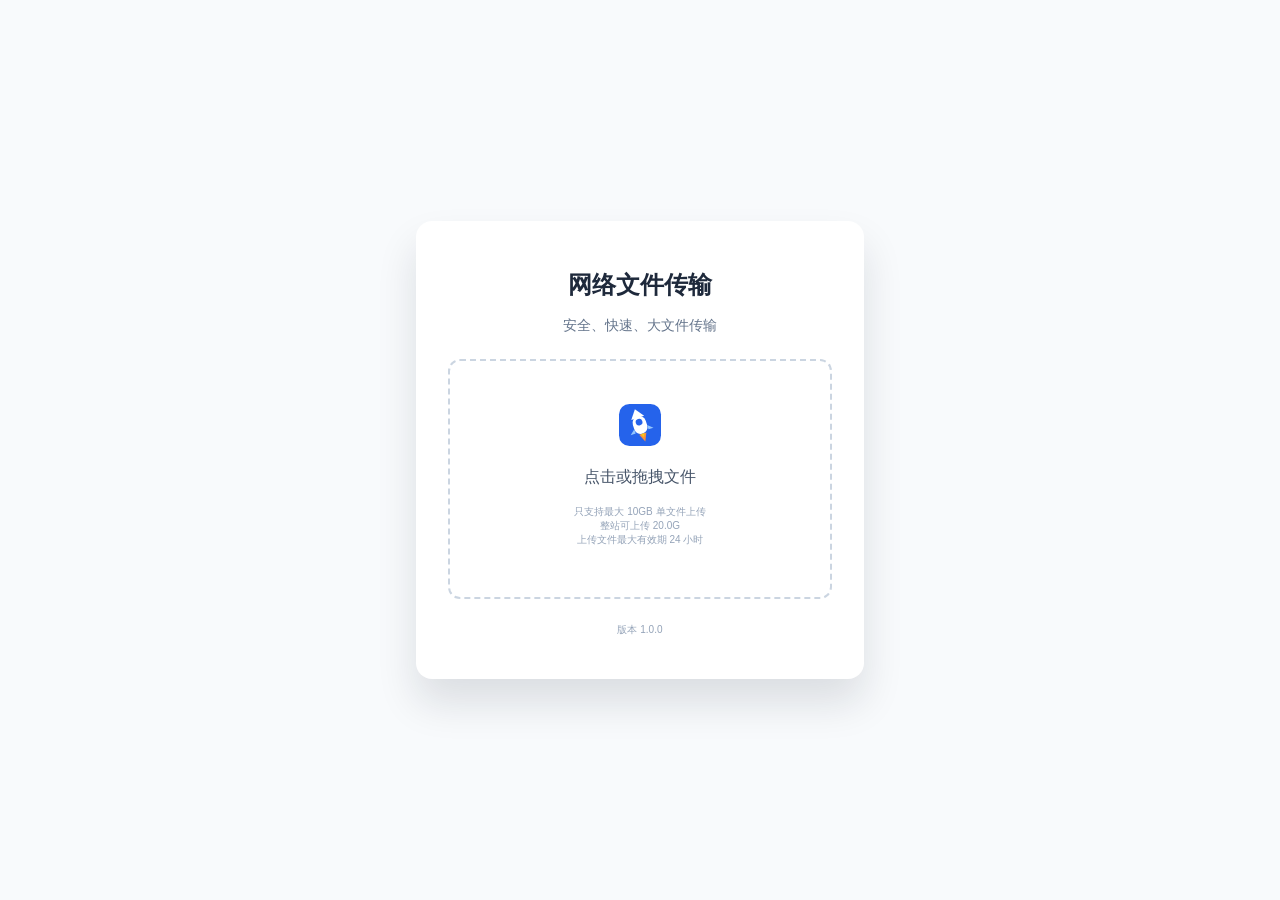
==== index.html @ 31c7c141 "Add open source project files" ====
﻿<!DOCTYPE html>
<html lang="zh-CN">
<head>
    <meta charset="UTF-8">
    <meta name="viewport" content="width=device-width, initial-scale=1.0">
    <title>网络文件传输</title>
    <link rel="icon" type="image/svg+xml" href="/favicon.svg">
    <link rel="stylesheet" href="./app.css">
    <script src="./qrcode.min.js"></script>
</head>
<body class="bg-slate-50 min-h-screen flex items-center justify-center p-4">
    <div class="bg-white p-8 rounded-2xl shadow-xl w-full max-w-md">
        <h1 class="text-2xl font-bold text-slate-800 mb-2 text-center">网络文件传输</h1>
        <p class="text-slate-500 text-sm text-center mb-6">安全、快速、大文件传输</p>

        <div id="dropZone" class="drop-zone rounded-xl p-10 text-center cursor-pointer mb-6">
            <div id="idleState">
                <img src="/favicon.svg" alt="火箭图标" class="hero-icon">
                <p class="text-slate-600">点击或拖拽文件</p>
                <p class="text-[10px] text-slate-400 mt-2">
                    只支持最大 10GB 单文件上传
                    <br>
                    <span id="storageDisplay">整站可上传 20.0G</span>
                    <br>
                    <span id="expireDisplay">上传文件最大有效期 24 小时</span>
                </p>
            </div>
            <div id="uploadingState" class="hidden text-left">
                <p id="fileName" class="font-medium truncate text-slate-700 mb-2"></p>
                <div class="w-full bg-slate-200 rounded-full h-2 mb-2">
                    <div id="progressBar" class="bg-blue-600 h-2 rounded-full" style="width: 0%"></div>
                </div>
                <div class="flex justify-between text-[10px] text-slate-500">
                    <span id="statusText">准备中...</span>
                    <span id="speedText" class="font-mono font-bold text-blue-600">0 MB/s</span>
                </div>
            </div>
        </div>
        <input type="file" id="fileInput" class="hidden">

        <div id="resultArea" class="hidden border-t pt-6 text-center">
            <p class="text-green-600 font-bold mb-2">上传成功</p>
            <div
                id="shareLink"
                class="bg-slate-100 p-3 rounded-lg break-all font-mono text-xs mb-4 cursor-pointer hover:bg-slate-200 transition-colors"
                onclick="copyLink()"
                title="点击复制"
            ></div>
            <p class="text-[10px] text-slate-400">点击上方链接即可复制</p>
            <div class="mt-4 flex items-center justify-center gap-4">
                <button
                    type="button"
                    onclick="shareResultLink()"
                    class="px-4 py-2 rounded-lg bg-blue-600 text-white text-sm font-medium hover:bg-blue-700 transition-colors"
                >
                    分享
                </button>
                <div class="rounded-lg border border-slate-200 bg-white p-2 shadow-sm">
                    <div id="qrCodeContainer" class="w-24 h-24 flex items-center justify-center overflow-hidden"></div>
                </div>
            </div>
        </div>

        <p id="versionDisplay" class="text-[10px] text-slate-400 text-center mt-6">版本 1.0.0</p>
    </div>

    <script>
        const API_BASE = '/api';

        let DOMAIN = window.location.origin;
        let isUploading = false;
        let currentUploadId = '';
        let isMerging = false;
        let isCompleted = false;
        let cancelNotified = false;
        let currentShareUrl = '';
        let currentShareExpireAt = 0;
        let UPLOAD_MODE = 'local';
        let activeUploadMode = 'local';
        let EXPIRE_HOURS = 24;
        let AVAILABLE_GB = 20;
        let APP_VERSION = '1.0.0';

        function getUploadConfig(fileSize) {
            if (fileSize < 200 * 1024 * 1024) return { chunkSize: 2 * 1024 * 1024, parallel: 1 };
            if (fileSize < 1 * 1024 * 1024 * 1024) return { chunkSize: 5 * 1024 * 1024, parallel: 2 };
            if (fileSize < 5 * 1024 * 1024 * 1024) return { chunkSize: 10 * 1024 * 1024, parallel: 3 };
            return { chunkSize: 20 * 1024 * 1024, parallel: 3 };
        }

        const fileInput = document.getElementById('fileInput');
        const dropZone = document.getElementById('dropZone');
        const idleState = document.getElementById('idleState');
        const uploadingState = document.getElementById('uploadingState');
        const progressBar = document.getElementById('progressBar');
        const statusText = document.getElementById('statusText');
        const speedText = document.getElementById('speedText');
        const resultArea = document.getElementById('resultArea');
        const shareLink = document.getElementById('shareLink');
        const qrCodeContainer = document.getElementById('qrCodeContainer');
        const versionDisplay = document.getElementById('versionDisplay');

        async function fetchConfig() {
            try {
                const resp = await fetch(`${API_BASE}/config`);
                const data = await resp.json();

                if (data.domain) {
                    DOMAIN = data.domain.replace(/\/$/, '');
                }
                if (data.expire_hours) {
                    EXPIRE_HOURS = data.expire_hours;
                    updateExpireDisplay();
                }
                if (data.version) {
                    APP_VERSION = data.version;
                    updateVersionDisplay();
                }
                if (data.upload_mode) {
                    UPLOAD_MODE = data.upload_mode;
                }
            } catch (e) {
                console.warn('未获取到动态配置，使用默认值');
            }

            try {
                const stResp = await fetch(`${API_BASE}/storage`);
                const stData = await stResp.json();
                if (stData.available_gb !== undefined) {
                    AVAILABLE_GB = stData.available_gb;
                    updateStorageDisplay();
                }
            } catch (e) {
                console.warn('未获取到存储空间信息');
            }
        }

        function updateExpireDisplay() {
            const expireEl = document.getElementById('expireDisplay');
            if (expireEl) {
                expireEl.innerText = `上传文件最大有效期 ${EXPIRE_HOURS} 小时`;
            }
        }

        function updateStorageDisplay() {
            const storageEl = document.getElementById('storageDisplay');
            if (storageEl) {
                storageEl.innerText = `整站还可上传 ${AVAILABLE_GB.toFixed(1)}G`;
            }
        }

        function updateVersionDisplay() {
            if (versionDisplay) {
                versionDisplay.innerText = `版本 ${APP_VERSION}`;
            }
        }

        function notifyCancelUpload() {
            if (!isUploading || isMerging || isCompleted || !currentUploadId || cancelNotified) {
                return;
            }

            cancelNotified = true;
            const isDirectUpload = activeUploadMode === 'r2_direct';
            const payload = JSON.stringify(isDirectUpload ? { session_id: currentUploadId } : { upload_id: currentUploadId });
            const cancelUrl = isDirectUpload ? `${API_BASE}/r2/upload/cancel` : `${API_BASE}/upload/cancel`;

            if (navigator.sendBeacon) {
                const ok = navigator.sendBeacon(cancelUrl, new Blob([payload], { type: 'application/json' }));
                if (ok) {
                    return;
                }
            }

            fetch(cancelUrl, {
                method: 'POST',
                headers: { 'Content-Type': 'application/json' },
                body: payload,
                keepalive: true
            }).catch(() => {});
        }

        function uploadWithProgress(url, body, onProgress, headers = {}) {
            return new Promise((resolve, reject) => {
                const xhr = new XMLHttpRequest();
                xhr.open('POST', url);
                xhr.withCredentials = false;
                xhr.setRequestHeader('Content-Type', 'application/octet-stream');
                for (const key in headers) {
                    xhr.setRequestHeader(key, headers[key]);
                }
                xhr.upload.onprogress = (e) => {
                    if (e.lengthComputable) onProgress(e.loaded);
                };
                xhr.onload = () => {
                    if (xhr.status >= 200 && xhr.status < 300) {
                        resolve(JSON.parse(xhr.responseText));
                    } else {
                        reject(JSON.parse(xhr.responseText || '{"error":"上传失败"}'));
                    }
                };
                xhr.onerror = () => reject({ error: '网络连接中断' });
                xhr.send(body);
            });
        }

        function putWithProgress(url, body, onProgress, headers = {}) {
            return new Promise((resolve, reject) => {
                const xhr = new XMLHttpRequest();
                xhr.open('PUT', url);
                xhr.withCredentials = false;
                for (const key in headers) {
                    xhr.setRequestHeader(key, headers[key]);
                }
                xhr.upload.onprogress = (e) => {
                    if (e.lengthComputable) onProgress(e.loaded);
                };
                xhr.onload = () => {
                    if (xhr.status >= 200 && xhr.status < 300) {
                        resolve({
                            etag: xhr.getResponseHeader('ETag') || xhr.getResponseHeader('etag') || ''
                        });
                    } else {
                        reject({ error: '分片上传失败' });
                    }
                };
                xhr.onerror = () => reject({ error: '分片上传失败' });
                xhr.send(body);
            });
        }

        async function handleFile(file) {
            if (!file || isUploading) return;

            const fileSizeGB = file.size / 1024 / 1024 / 1024;
            if (fileSizeGB > AVAILABLE_GB) {
                alert(`文件大小 (${fileSizeGB.toFixed(2)}G) 超过可上传空间 (${AVAILABLE_GB.toFixed(1)}G)`);
                return;
            }

            activeUploadMode = UPLOAD_MODE || 'local';
            isUploading = true;
            isMerging = false;
            isCompleted = false;
            cancelNotified = false;
            currentUploadId = '';
            idleState.classList.add('hidden');
            uploadingState.classList.remove('hidden');
            resultArea.classList.add('hidden');
            document.getElementById('fileName').innerText = file.name;

            try {
                const buffer = await file.slice(0, 10 * 1024 * 1024).arrayBuffer();
                const hashBuffer = await crypto.subtle.digest('SHA-256', buffer);
                const fileHash = Array.from(new Uint8Array(hashBuffer)).map((b) => b.toString(16).padStart(2, '0')).join('');

                try {
                    const checkResp = await fetch(`${API_BASE}/upload/check`, {
                        method: 'POST',
                        headers: { 'Content-Type': 'application/json' },
                        body: JSON.stringify({ hash: fileHash })
                    });
                    const checkRes = await checkResp.json();
                    if (checkRes.hit) {
                        await showResult(DOMAIN + '/' + checkRes.url.split('/').pop(), checkRes.expire_at || 0);
                        return;
                    }
                } catch (e) {}

                if (activeUploadMode === 'r2_direct') {
                    await startR2DirectUpload(file, fileHash);
                    return;
                }

                await startLocalUpload(file, fileHash);
            } catch (err) {
                if (!cancelNotified) {
                    alert((err && err.error) || '上传出错');
                }
                resetUI();
            }
        }

        async function startLocalUpload(file, fileHash) {
            const config = getUploadConfig(file.size);
            const chunkSize = config.chunkSize;
            const parallel = config.parallel;
            const totalChunks = Math.ceil(file.size / chunkSize);
            const uploadId = crypto.randomUUID();
            currentUploadId = uploadId;
            const uploadStartedAt = Date.now();

            let uploadedBytes = 0;
            let uploading = new Set();
            let activeChunkLoaded = new Map();
            let nextIndex = 0;
            let uploadAborted = false;
            let maxReportedBytes = 0;
            let lastDisplayedProgress = 0;

            function updateUploadMetrics() {
                const inflightBytes = Array.from(activeChunkLoaded.values()).reduce((sum, value) => sum + value, 0);
                const totalUploaded = Math.min(file.size, uploadedBytes + inflightBytes);
                maxReportedBytes = Math.max(maxReportedBytes, totalUploaded);
                const overallProgress = Math.min(99, Math.max(lastDisplayedProgress, Math.round((maxReportedBytes / file.size) * 100)));
                lastDisplayedProgress = overallProgress;
                progressBar.style.width = overallProgress + '%';
                statusText.innerText = `正在上传: ${overallProgress}%`;

                const elapsed = Math.max(0.001, (Date.now() - uploadStartedAt) / 1000);
                const effectiveSpeed = (maxReportedBytes / (1024 * 1024) / elapsed).toFixed(2);
                speedText.innerText = `${effectiveSpeed} MB/s`;
            }

            async function uploadChunk(index) {
                const start = index * chunkSize;
                const end = Math.min(file.size, start + chunkSize);
                const chunk = file.slice(start, end);
                activeChunkLoaded.set(index, 0);
                try {
                    await uploadWithProgress(`${API_BASE}/upload/chunk`, chunk, (loaded) => {
                        activeChunkLoaded.set(index, loaded);
                        updateUploadMetrics();
                    }, { 'X-Upload-ID': uploadId, 'X-Index': index });
                    uploadedBytes += (end - start);
                    updateUploadMetrics();
                } finally {
                    activeChunkLoaded.delete(index);
                    uploading.delete(index);
                    uploadNext();
                }
            }

            function uploadNext() {
                if (uploadAborted) return;

                while (uploading.size < parallel && nextIndex < totalChunks) {
                    const chunkIndex = nextIndex;
                    uploading.add(chunkIndex);
                    uploadChunk(chunkIndex).catch((err) => {
                        if (!uploadAborted) {
                            uploadAborted = true;
                            if (!cancelNotified) {
                                alert((err && err.error) || '上传出错');
                            }
                            resetUI();
                        }
                    });
                    nextIndex++;
                }

                if (uploading.size === 0 && nextIndex >= totalChunks && !uploadAborted) {
                    doMerge();
                }
            }

            async function doMerge() {
                if (uploadAborted) return;
                isMerging = true;
                statusText.innerText = '正在打包链接...';
                try {
                    const mergeResp = await fetch(`${API_BASE}/upload/merge`, {
                        method: 'POST',
                        headers: { 'Content-Type': 'application/json' },
                        body: JSON.stringify({
                            upload_id: uploadId,
                            file_name: file.name,
                            total: totalChunks,
                            hash: fileHash
                        })
                    });
                    const mergeRes = await mergeResp.json();
                    if (!mergeResp.ok) {
                        throw mergeRes;
                    }
                    await showResult(DOMAIN + '/' + (mergeRes.code || mergeRes.url.split('/').pop()), mergeRes.expire_at || 0);
                } catch (err) {
                    uploadAborted = true;
                    if (!cancelNotified) {
                        alert((err && err.error) || '合并失败');
                    }
                    resetUI();
                }
            }

            uploadNext();
        }

        async function startR2DirectUpload(file, fileHash) {
            const initResp = await fetch(`${API_BASE}/r2/upload/init`, {
                method: 'POST',
                headers: { 'Content-Type': 'application/json' },
                body: JSON.stringify({
                    file_name: file.name,
                    file_size: file.size,
                    hash: fileHash
                })
            });
            const initRes = await initResp.json();
            if (!initResp.ok) {
                throw initRes;
            }

            const sessionId = initRes.session_id;
            const chunkSize = initRes.chunk_size;
            const totalParts = initRes.total_parts;
            const parallel = initRes.parallel;
            currentUploadId = sessionId;

            const uploadStartedAt = Date.now();
            let uploadedBytes = 0;
            let uploading = new Set();
            let activeChunkLoaded = new Map();
            let nextPartNumber = 1;
            let uploadAborted = false;
            let completedParts = [];
            let maxReportedBytes = 0;
            let lastDisplayedProgress = 0;

            function updateUploadMetrics() {
                const inflightBytes = Array.from(activeChunkLoaded.values()).reduce((sum, value) => sum + value, 0);
                const totalUploaded = Math.min(file.size, uploadedBytes + inflightBytes);
                maxReportedBytes = Math.max(maxReportedBytes, totalUploaded);
                const overallProgress = Math.min(99, Math.max(lastDisplayedProgress, Math.round((maxReportedBytes / file.size) * 100)));
                lastDisplayedProgress = overallProgress;
                progressBar.style.width = overallProgress + '%';
                statusText.innerText = `正在上传: ${overallProgress}%`;

                const elapsed = Math.max(0.001, (Date.now() - uploadStartedAt) / 1000);
                const effectiveSpeed = (maxReportedBytes / (1024 * 1024) / elapsed).toFixed(2);
                speedText.innerText = `${effectiveSpeed} MB/s`;
            }

            async function uploadPart(partNumber) {
                const start = (partNumber - 1) * chunkSize;
                const end = Math.min(file.size, start + chunkSize);
                const chunk = file.slice(start, end);
                activeChunkLoaded.set(partNumber, 0);
                try {
                    const signResp = await fetch(`${API_BASE}/r2/upload/sign-part`, {
                        method: 'POST',
                        headers: { 'Content-Type': 'application/json' },
                        body: JSON.stringify({
                            session_id: sessionId,
                            part_number: partNumber
                        })
                    });
                    const signRes = await signResp.json();
                    if (!signResp.ok) {
                        throw signRes;
                    }

                    const putRes = await putWithProgress(signRes.url, chunk, (loaded) => {
                        activeChunkLoaded.set(partNumber, loaded);
                        updateUploadMetrics();
                    });

                    completedParts.push({
                        part_number: partNumber,
                        etag: (putRes.etag || '').replace(/^"+|"+$/g, '')
                    });
                    uploadedBytes += (end - start);
                    updateUploadMetrics();
                } finally {
                    activeChunkLoaded.delete(partNumber);
                    uploading.delete(partNumber);
                    uploadNext();
                }
            }

            function uploadNext() {
                if (uploadAborted) return;

                while (uploading.size < parallel && nextPartNumber <= totalParts) {
                    const partNumber = nextPartNumber;
                    uploading.add(partNumber);
                    uploadPart(partNumber).catch((err) => {
                        if (!uploadAborted) {
                            uploadAborted = true;
                            if (!cancelNotified) {
                                alert((err && err.error) || '上传出错');
                            }
                            resetUI();
                        }
                    });
                    nextPartNumber++;
                }

                if (uploading.size === 0 && nextPartNumber > totalParts && !uploadAborted) {
                    doComplete();
                }
            }

            async function doComplete() {
                if (uploadAborted) return;
                isMerging = true;
                statusText.innerText = '正在打包链接...';
                try {
                    completedParts.sort((a, b) => a.part_number - b.part_number);
                    const completeResp = await fetch(`${API_BASE}/r2/upload/complete`, {
                        method: 'POST',
                        headers: { 'Content-Type': 'application/json' },
                        body: JSON.stringify({
                            session_id: sessionId,
                            parts: completedParts
                        })
                    });
                    const completeRes = await completeResp.json();
                    if (!completeResp.ok) {
                        throw completeRes;
                    }
                    await showResult(DOMAIN + '/' + (completeRes.code || completeRes.url.split('/').pop()), completeRes.expire_at || 0);
                } catch (err) {
                    uploadAborted = true;
                    if (!cancelNotified) {
                        alert((err && err.error) || '合并失败');
                    }
                    resetUI();
                }
            }

            uploadNext();
        }

        async function showResult(url, expireAt = 0) {
            isUploading = false;
            isMerging = false;
            isCompleted = true;
            cancelNotified = false;
            currentUploadId = '';
            currentShareUrl = url;
            currentShareExpireAt = expireAt;
            uploadingState.classList.add('hidden');
            idleState.classList.remove('hidden');
            resultArea.classList.remove('hidden');
            shareLink.innerText = url;
            renderQrCode(url);
            try {
                const stResp = await fetch(`${API_BASE}/storage`);
                const stData = await stResp.json();
                if (stData.available_gb !== undefined) {
                    AVAILABLE_GB = stData.available_gb;
                    updateStorageDisplay();
                }
            } catch (e) {}
        }

        function resetUI() {
            isUploading = false;
            isMerging = false;
            isCompleted = false;
            cancelNotified = false;
            currentUploadId = '';
            activeUploadMode = UPLOAD_MODE || 'local';
            resultArea.classList.add('hidden');
            uploadingState.classList.add('hidden');
            idleState.classList.remove('hidden');
            progressBar.style.width = '0%';
            statusText.innerText = '准备中...';
            speedText.innerText = '0 MB/s';
            fileInput.value = '';
            currentShareUrl = '';
            currentShareExpireAt = 0;
            clearQrCode();
        }

        function copyLink() {
            navigator.clipboard.writeText(shareLink.innerText);
            const originalText = shareLink.innerText;
            shareLink.innerText = '已成功复制到剪贴板';
            shareLink.classList.replace('bg-slate-100', 'bg-green-100');
            setTimeout(() => {
                shareLink.innerText = originalText;
                shareLink.classList.replace('bg-green-100', 'bg-slate-100');
            }, 1500);
        }

        function copyLinkSilently(url) {
            navigator.clipboard.writeText(url);
            const originalText = shareLink.innerText;
            shareLink.innerText = '链接已复制，可直接分享';
            shareLink.classList.replace('bg-slate-100', 'bg-green-100');
            setTimeout(() => {
                shareLink.innerText = originalText;
                shareLink.classList.replace('bg-green-100', 'bg-slate-100');
            }, 1500);
        }

        function shouldUseNativeShare() {
            return /Android|iPhone|iPad|iPod|Mobile/i.test(navigator.userAgent);
        }

        function clearQrCode() {
            if (qrCodeContainer) qrCodeContainer.innerHTML = '';
        }

        function renderQrCode(url) {
            clearQrCode();
            if (!qrCodeContainer || !url) return;

            if (typeof QRCode === 'undefined') {
                qrCodeContainer.innerHTML = '<span class="text-[10px] text-slate-400">二维码不可用</span>';
                return;
            }

            new QRCode(qrCodeContainer, {
                text: url,
                width: 96,
                height: 96,
                colorDark: '#0f172a',
                colorLight: '#ffffff',
                correctLevel: QRCode.CorrectLevel.M
            });
        }

        function formatExpireAt(expireAt) {
            if (!expireAt) return '未知';
            const d = new Date(expireAt * 1000);
            const pad = (n) => String(n).padStart(2, '0');
            return `${d.getFullYear()}-${pad(d.getMonth() + 1)}-${pad(d.getDate())}T${pad(d.getHours())}:${pad(d.getMinutes())}:${pad(d.getSeconds())}`;
        }

        function buildShareMessage() {
            const url = currentShareUrl || shareLink.innerText.trim();
            const expireText = formatExpireAt(currentShareExpireAt);
            return `${url}?s=在浏览器打开，分享文件失效时间：${expireText}`;
        }

        function copyShareMessage() {
            const message = buildShareMessage();
            copyLinkSilently(message);
        }

        async function shareResultLink() {
            const message = buildShareMessage();
            if (!message.trim()) return;

            if (!shouldUseNativeShare() || !navigator.share) {
                copyShareMessage();
                return;
            }

            if (navigator.canShare && !navigator.canShare({ text: message })) {
                copyShareMessage();
                return;
            }

            try {
                await navigator.share({
                    title: document.title,
                    text: message
                });
            } catch (err) {
                if (err && err.name === 'AbortError') {
                    return;
                }
                copyShareMessage();
            }
        }

        dropZone.onclick = () => {
            if (isUploading) return;
            if (!resultArea.classList.contains('hidden')) resetUI();
            fileInput.click();
        };

        dropZone.ondragover = (e) => {
            e.preventDefault();
            dropZone.classList.add('active');
        };

        dropZone.ondragleave = () => dropZone.classList.remove('active');

        dropZone.ondrop = (e) => {
            e.preventDefault();
            dropZone.classList.remove('active');
            if (!resultArea.classList.contains('hidden')) resetUI();
            handleFile(e.dataTransfer.files[0]);
        };

        fileInput.onchange = (e) => handleFile(e.target.files[0]);
        window.addEventListener('pagehide', notifyCancelUpload);
        window.addEventListener('beforeunload', notifyCancelUpload);
        fetchConfig();
    </script>
</body>
</html>
---- app.css ----
* {
    box-sizing: border-box;
}

html,
body {
    margin: 0;
    padding: 0;
}

body {
    font-family: -apple-system, BlinkMacSystemFont, "Segoe UI", "PingFang SC", "Hiragino Sans GB", "Microsoft YaHei", sans-serif;
    line-height: 1.5;
}

.hidden {
    display: none !important;
}

.bg-slate-50 {
    background: #f8fafc;
}

.bg-white {
    background: #ffffff;
}

.bg-slate-100 {
    background: #f1f5f9;
}

.bg-slate-200 {
    background: #e2e8f0;
}

.bg-blue-600 {
    background: #2563eb;
}

.bg-green-100 {
    background: #dcfce7;
}

.text-white {
    color: #ffffff;
}

.text-slate-400 {
    color: #94a3b8;
}

.text-slate-500 {
    color: #64748b;
}

.text-slate-600 {
    color: #475569;
}

.text-slate-700 {
    color: #334155;
}

.text-slate-800 {
    color: #1e293b;
}

.text-blue-600 {
    color: #2563eb;
}

.text-green-600 {
    color: #16a34a;
}

.text-red-500 {
    color: #ef4444;
}

.min-h-screen {
    min-height: 100vh;
}

.w-full {
    width: 100%;
}

.w-24 {
    width: 6rem;
}

.h-2 {
    height: 0.5rem;
}

.h-24 {
    height: 6rem;
}

.max-w-md {
    max-width: 28rem;
}

.p-2 {
    padding: 0.5rem;
}

.p-3 {
    padding: 0.75rem;
}

.p-4 {
    padding: 1rem;
}

.p-8 {
    padding: 2rem;
}

.p-10 {
    padding: 2.5rem;
}

.px-4 {
    padding-left: 1rem;
    padding-right: 1rem;
}

.py-2 {
    padding-top: 0.5rem;
    padding-bottom: 0.5rem;
}

.py-3 {
    padding-top: 0.75rem;
    padding-bottom: 0.75rem;
}

.pt-6 {
    padding-top: 1.5rem;
}

.mb-2 {
    margin-bottom: 0.5rem;
}

.mb-4 {
    margin-bottom: 1rem;
}

.mb-6 {
    margin-bottom: 1.5rem;
}

.mt-2 {
    margin-top: 0.5rem;
}

.mt-4 {
    margin-top: 1rem;
}

.mt-6 {
    margin-top: 1.5rem;
}

.border {
    border: 1px solid #e2e8f0;
}

.border-t {
    border-top: 1px solid #e2e8f0;
}

.border-slate-200 {
    border-color: #e2e8f0;
}

.rounded-full {
    border-radius: 9999px;
}

.rounded-lg {
    border-radius: 0.5rem;
}

.rounded-xl {
    border-radius: 0.75rem;
}

.rounded-2xl {
    border-radius: 1rem;
}

.shadow-sm {
    box-shadow: 0 1px 2px rgba(15, 23, 42, 0.08);
}

.shadow-xl {
    box-shadow: 0 24px 40px rgba(15, 23, 42, 0.12);
}

.flex {
    display: flex;
}

.items-center {
    align-items: center;
}

.justify-center {
    justify-content: center;
}

.justify-between {
    justify-content: space-between;
}

.gap-4 {
    gap: 1rem;
}

.overflow-hidden {
    overflow: hidden;
}

.truncate {
    overflow: hidden;
    text-overflow: ellipsis;
    white-space: nowrap;
}

.break-all {
    word-break: break-all;
}

.cursor-pointer {
    cursor: pointer;
}

.text-left {
    text-align: left;
}

.text-center {
    text-align: center;
}

.font-medium {
    font-weight: 500;
}

.font-bold {
    font-weight: 700;
}

.font-mono {
    font-family: ui-monospace, SFMono-Regular, Menlo, Monaco, Consolas, "Liberation Mono", "Courier New", monospace;
}

.text-\[10px\] {
    font-size: 10px;
    line-height: 1.4;
}

.text-xs {
    font-size: 0.75rem;
    line-height: 1rem;
}

.text-sm {
    font-size: 0.875rem;
    line-height: 1.25rem;
}

.text-lg {
    font-size: 1.125rem;
    line-height: 1.75rem;
}

.text-2xl {
    font-size: 1.5rem;
    line-height: 2rem;
}

.text-4xl {
    font-size: 2.25rem;
    line-height: 2.5rem;
}

.transition {
    transition: all 0.2s ease;
}

.transition-colors {
    transition: background-color 0.2s ease, color 0.2s ease, border-color 0.2s ease;
}

.hover\:bg-slate-200:hover {
    background: #e2e8f0;
}

.hover\:bg-blue-700:hover {
    background: #1d4ed8;
}

.disabled\:opacity-50:disabled {
    opacity: 0.5;
}

.disabled\:cursor-not-allowed:disabled {
    cursor: not-allowed;
}

.drop-zone {
    border: 2px dashed #cbd5e1;
    transition: border-color 0.3s ease, background-color 0.3s ease;
}

.drop-zone.active {
    border-color: #3b82f6;
    background: #eff6ff;
}

#progressBar {
    transition: width 0.1s ease-out;
}

.hero-icon {
    width: 3rem;
    height: 3rem;
    display: block;
    margin: 0 auto 1rem;
}

.file-name-display {
    display: block;
    width: 100%;
    max-width: 100%;
    line-height: 1.4;
    overflow-wrap: anywhere;
    word-break: break-word;
}
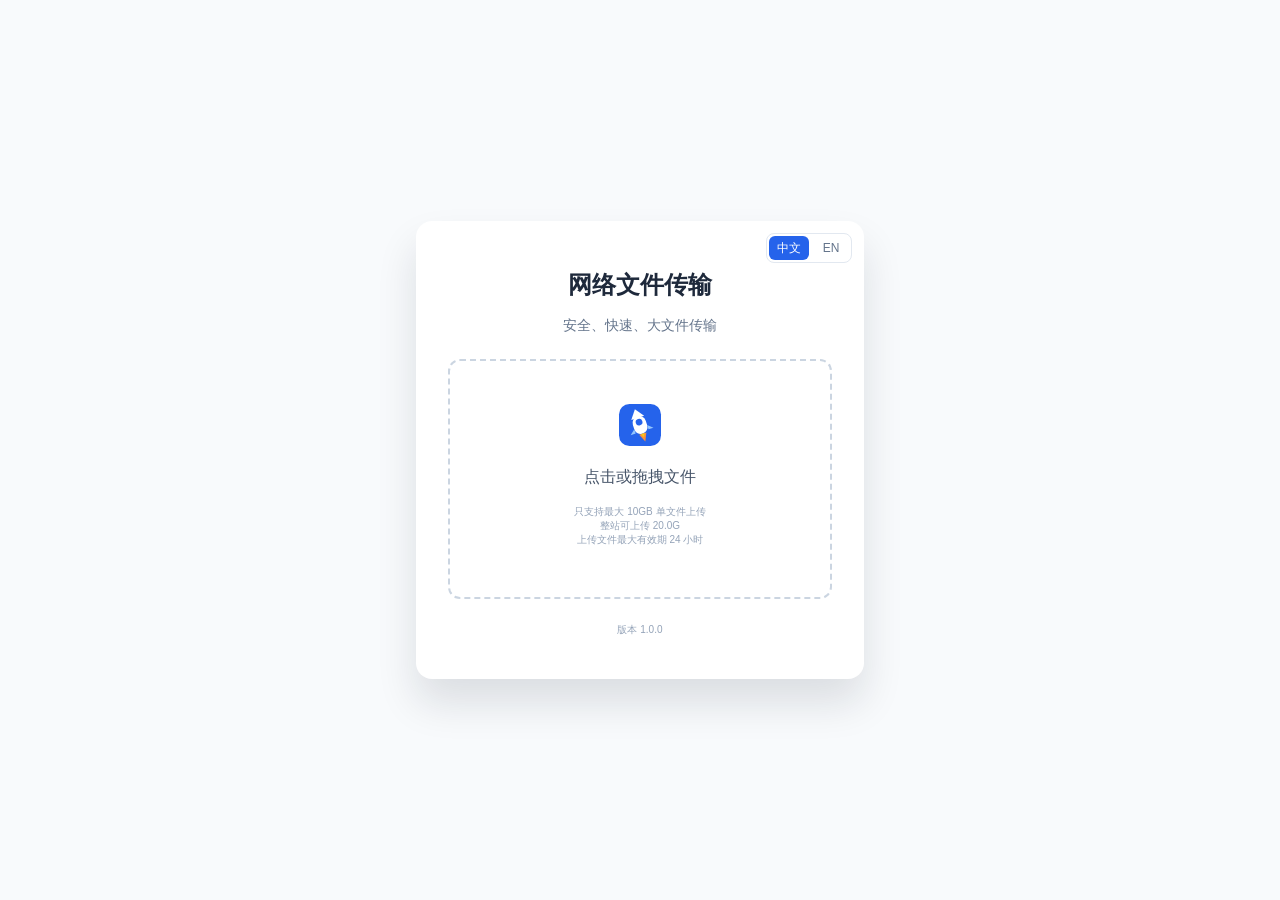
==== commit 11fa32f2: "Add bilingual UI" ====
--- a/index.html
+++ b/index.html
@@ -9,16 +9,20 @@
     <script src="./qrcode.min.js"></script>
 </head>
 <body class="bg-slate-50 min-h-screen flex items-center justify-center p-4">
-    <div class="bg-white p-8 rounded-2xl shadow-xl w-full max-w-md">
-        <h1 class="text-2xl font-bold text-slate-800 mb-2 text-center">网络文件传输</h1>
-        <p class="text-slate-500 text-sm text-center mb-6">安全、快速、大文件传输</p>
+    <div class="bg-white p-8 rounded-2xl shadow-xl w-full max-w-md language-card">
+        <div class="language-switch" aria-label="Language">
+            <button id="langZhBtn" type="button" class="lang-button" onclick="setLanguage('zh')">中文</button>
+            <button id="langEnBtn" type="button" class="lang-button" onclick="setLanguage('en')">EN</button>
+        </div>
+        <h1 id="pageTitle" class="text-2xl font-bold text-slate-800 mb-2 text-center">网络文件传输</h1>
+        <p id="pageSubtitle" class="text-slate-500 text-sm text-center mb-6">安全、快速、大文件传输</p>
 
         <div id="dropZone" class="drop-zone rounded-xl p-10 text-center cursor-pointer mb-6">
             <div id="idleState">
-                <img src="/favicon.svg" alt="火箭图标" class="hero-icon">
-                <p class="text-slate-600">点击或拖拽文件</p>
+                <img id="uploadIcon" src="/favicon.svg" alt="火箭图标" class="hero-icon">
+                <p id="uploadPrompt" class="text-slate-600">点击或拖拽文件</p>
                 <p class="text-[10px] text-slate-400 mt-2">
-                    只支持最大 10GB 单文件上传
+                    <span id="singleSizeDisplay">只支持最大 10GB 单文件上传</span>
                     <br>
                     <span id="storageDisplay">整站可上传 20.0G</span>
                     <br>
@@ -39,21 +43,21 @@
         <input type="file" id="fileInput" class="hidden">
 
         <div id="resultArea" class="hidden border-t pt-6 text-center">
-            <p class="text-green-600 font-bold mb-2">上传成功</p>
+            <p id="successTitle" class="text-green-600 font-bold mb-2">上传成功</p>
             <div
                 id="shareLink"
                 class="bg-slate-100 p-3 rounded-lg break-all font-mono text-xs mb-4 cursor-pointer hover:bg-slate-200 transition-colors"
                 onclick="copyLink()"
                 title="点击复制"
             ></div>
-            <p class="text-[10px] text-slate-400">点击上方链接即可复制</p>
+            <p id="copyHint" class="text-[10px] text-slate-400">点击上方链接即可复制</p>
             <div class="mt-4 flex items-center justify-center gap-4">
                 <button
                     type="button"
                     onclick="shareResultLink()"
                     class="px-4 py-2 rounded-lg bg-blue-600 text-white text-sm font-medium hover:bg-blue-700 transition-colors"
                 >
-                    分享
+                    <span id="shareButtonText">分享</span>
                 </button>
                 <div class="rounded-lg border border-slate-200 bg-white p-2 shadow-sm">
                     <div id="qrCodeContainer" class="w-24 h-24 flex items-center justify-center overflow-hidden"></div>
@@ -66,8 +70,71 @@
 
     <script>
         const API_BASE = '/api';
+        const I18N = {
+            zh: {
+                htmlLang: 'zh-CN',
+                title: '网络文件传输',
+                subtitle: '安全、快速、大文件传输',
+                uploadIconAlt: '火箭图标',
+                uploadPrompt: '点击或拖拽文件',
+                singleSize: '只支持最大 10GB 单文件上传',
+                storage: (gb) => `整站还可上传 ${gb.toFixed(1)}G`,
+                storageDefault: '整站可上传 20.0G',
+                expire: (hours) => `上传文件最大有效期 ${hours} 小时`,
+                ready: '准备中...',
+                success: '上传成功',
+                copyTitle: '点击复制',
+                copyHint: '点击上方链接即可复制',
+                share: '分享',
+                version: (version) => `版本 ${version}`,
+                uploadFailed: '上传失败',
+                networkInterrupted: '网络连接中断',
+                partUploadFailed: '分片上传失败',
+                notEnoughSpace: (fileGB, availableGB) => `文件大小 (${fileGB.toFixed(2)}G) 超过可上传空间 (${availableGB.toFixed(1)}G)`,
+                uploadError: '上传出错',
+                uploading: (progress) => `正在上传: ${progress}%`,
+                packing: '正在打包链接...',
+                mergeFailed: '合并失败',
+                copied: '已成功复制到剪贴板',
+                shareCopied: '链接已复制，可直接分享',
+                qrUnavailable: '二维码不可用',
+                unknown: '未知',
+                shareMessage: (expireText) => `在浏览器打开，分享文件失效时间：${expireText}`
+            },
+            en: {
+                htmlLang: 'en',
+                title: 'Network File Transfer',
+                subtitle: 'Secure, fast, large-file transfer',
+                uploadIconAlt: 'Rocket icon',
+                uploadPrompt: 'Click or drag a file',
+                singleSize: 'Supports single-file uploads up to 10 GB',
+                storage: (gb) => `${gb.toFixed(1)}G available for this site`,
+                storageDefault: '20.0G available for this site',
+                expire: (hours) => `Uploaded files stay available for up to ${hours} hours`,
+                ready: 'Preparing...',
+                success: 'Upload complete',
+                copyTitle: 'Click to copy',
+                copyHint: 'Click the link above to copy it',
+                share: 'Share',
+                version: (version) => `Version ${version}`,
+                uploadFailed: 'Upload failed',
+                networkInterrupted: 'Network connection interrupted',
+                partUploadFailed: 'Chunk upload failed',
+                notEnoughSpace: (fileGB, availableGB) => `File size (${fileGB.toFixed(2)}G) exceeds available space (${availableGB.toFixed(1)}G)`,
+                uploadError: 'Upload error',
+                uploading: (progress) => `Uploading: ${progress}%`,
+                packing: 'Preparing share link...',
+                mergeFailed: 'Failed to finalize upload',
+                copied: 'Copied to clipboard',
+                shareCopied: 'Share text copied',
+                qrUnavailable: 'QR code unavailable',
+                unknown: 'Unknown',
+                shareMessage: (expireText) => `Open in browser. This shared file expires at: ${expireText}`
+            }
+        };
 
         let DOMAIN = window.location.origin;
+        let currentLang = getInitialLanguage();
         let isUploading = false;
         let currentUploadId = '';
         let isMerging = false;
@@ -100,6 +167,68 @@
         const qrCodeContainer = document.getElementById('qrCodeContainer');
         const versionDisplay = document.getElementById('versionDisplay');
 
+        function getInitialLanguage() {
+            const params = new URLSearchParams(window.location.search);
+            const queryLang = params.get('lang');
+            if (queryLang === 'en' || queryLang === 'zh') return queryLang;
+            const savedLang = localStorage.getItem('nft_lang');
+            if (savedLang === 'en' || savedLang === 'zh') return savedLang;
+            return 'zh';
+        }
+
+        function tr(key, ...args) {
+            const value = I18N[currentLang][key];
+            return typeof value === 'function' ? value(...args) : value;
+        }
+
+        function setLanguage(lang) {
+            if (lang !== 'zh' && lang !== 'en') return;
+            currentLang = lang;
+            localStorage.setItem('nft_lang', lang);
+            const url = new URL(window.location.href);
+            if (lang === 'en') {
+                url.searchParams.set('lang', 'en');
+            } else {
+                url.searchParams.delete('lang');
+            }
+            window.history.replaceState(null, '', url);
+            applyLanguage();
+        }
+
+        function localizeShareUrl(url) {
+            if (!url || currentLang !== 'en') return url;
+            const parsed = new URL(url, window.location.origin);
+            parsed.searchParams.set('lang', 'en');
+            return parsed.toString();
+        }
+
+        function applyLanguage() {
+            document.documentElement.lang = tr('htmlLang');
+            document.title = tr('title');
+            document.getElementById('pageTitle').innerText = tr('title');
+            document.getElementById('pageSubtitle').innerText = tr('subtitle');
+            document.getElementById('uploadIcon').alt = tr('uploadIconAlt');
+            document.getElementById('uploadPrompt').innerText = tr('uploadPrompt');
+            document.getElementById('singleSizeDisplay').innerText = tr('singleSize');
+            document.getElementById('successTitle').innerText = tr('success');
+            document.getElementById('shareLink').title = tr('copyTitle');
+            document.getElementById('copyHint').innerText = tr('copyHint');
+            document.getElementById('shareButtonText').innerText = tr('share');
+            document.getElementById('langZhBtn').classList.toggle('active', currentLang === 'zh');
+            document.getElementById('langEnBtn').classList.toggle('active', currentLang === 'en');
+            updateStorageDisplay();
+            updateExpireDisplay();
+            updateVersionDisplay();
+            if (statusText.innerText === I18N.zh.ready || statusText.innerText === I18N.en.ready) {
+                statusText.innerText = tr('ready');
+            }
+            if (currentShareUrl && !resultArea.classList.contains('hidden')) {
+                const localizedUrl = localizeShareUrl(currentShareUrl);
+                shareLink.innerText = localizedUrl;
+                renderQrCode(localizedUrl);
+            }
+        }
+
         async function fetchConfig() {
             try {
                 const resp = await fetch(`${API_BASE}/config`);
@@ -120,7 +249,7 @@
                     UPLOAD_MODE = data.upload_mode;
                 }
             } catch (e) {
-                console.warn('未获取到动态配置，使用默认值');
+                console.warn('Failed to load dynamic config, using defaults');
             }
 
             try {
@@ -131,27 +260,27 @@
                     updateStorageDisplay();
                 }
             } catch (e) {
-                console.warn('未获取到存储空间信息');
+                console.warn('Failed to load storage information');
             }
         }
 
         function updateExpireDisplay() {
             const expireEl = document.getElementById('expireDisplay');
             if (expireEl) {
-                expireEl.innerText = `上传文件最大有效期 ${EXPIRE_HOURS} 小时`;
+                expireEl.innerText = tr('expire', EXPIRE_HOURS);
             }
         }
 
         function updateStorageDisplay() {
             const storageEl = document.getElementById('storageDisplay');
             if (storageEl) {
-                storageEl.innerText = `整站还可上传 ${AVAILABLE_GB.toFixed(1)}G`;
+                storageEl.innerText = AVAILABLE_GB === 20 ? tr('storageDefault') : tr('storage', AVAILABLE_GB);
             }
         }
 
         function updateVersionDisplay() {
             if (versionDisplay) {
-                versionDisplay.innerText = `版本 ${APP_VERSION}`;
+                versionDisplay.innerText = tr('version', APP_VERSION);
             }
         }
 
@@ -196,10 +325,10 @@
                     if (xhr.status >= 200 && xhr.status < 300) {
                         resolve(JSON.parse(xhr.responseText));
                     } else {
-                        reject(JSON.parse(xhr.responseText || '{"error":"上传失败"}'));
+                        reject(JSON.parse(xhr.responseText || JSON.stringify({ error: tr('uploadFailed') })));
                     }
                 };
-                xhr.onerror = () => reject({ error: '网络连接中断' });
+                xhr.onerror = () => reject({ error: tr('networkInterrupted') });
                 xhr.send(body);
             });
         }
@@ -221,10 +350,10 @@
                             etag: xhr.getResponseHeader('ETag') || xhr.getResponseHeader('etag') || ''
                         });
                     } else {
-                        reject({ error: '分片上传失败' });
+                        reject({ error: tr('partUploadFailed') });
                     }
                 };
-                xhr.onerror = () => reject({ error: '分片上传失败' });
+                xhr.onerror = () => reject({ error: tr('partUploadFailed') });
                 xhr.send(body);
             });
         }
@@ -234,7 +363,7 @@
 
             const fileSizeGB = file.size / 1024 / 1024 / 1024;
             if (fileSizeGB > AVAILABLE_GB) {
-                alert(`文件大小 (${fileSizeGB.toFixed(2)}G) 超过可上传空间 (${AVAILABLE_GB.toFixed(1)}G)`);
+                alert(tr('notEnoughSpace', fileSizeGB, AVAILABLE_GB));
                 return;
             }
 
@@ -275,7 +404,7 @@
                 await startLocalUpload(file, fileHash);
             } catch (err) {
                 if (!cancelNotified) {
-                    alert((err && err.error) || '上传出错');
+                    alert((err && err.error) || tr('uploadError'));
                 }
                 resetUI();
             }
@@ -305,7 +434,7 @@
                 const overallProgress = Math.min(99, Math.max(lastDisplayedProgress, Math.round((maxReportedBytes / file.size) * 100)));
                 lastDisplayedProgress = overallProgress;
                 progressBar.style.width = overallProgress + '%';
-                statusText.innerText = `正在上传: ${overallProgress}%`;
+                statusText.innerText = tr('uploading', overallProgress);
 
                 const elapsed = Math.max(0.001, (Date.now() - uploadStartedAt) / 1000);
                 const effectiveSpeed = (maxReportedBytes / (1024 * 1024) / elapsed).toFixed(2);
@@ -341,7 +470,7 @@
                         if (!uploadAborted) {
                             uploadAborted = true;
                             if (!cancelNotified) {
-                                alert((err && err.error) || '上传出错');
+                                alert((err && err.error) || tr('uploadError'));
                             }
                             resetUI();
                         }
@@ -357,7 +486,7 @@
             async function doMerge() {
                 if (uploadAborted) return;
                 isMerging = true;
-                statusText.innerText = '正在打包链接...';
+                statusText.innerText = tr('packing');
                 try {
                     const mergeResp = await fetch(`${API_BASE}/upload/merge`, {
                         method: 'POST',
@@ -377,7 +506,7 @@
                 } catch (err) {
                     uploadAborted = true;
                     if (!cancelNotified) {
-                        alert((err && err.error) || '合并失败');
+                        alert((err && err.error) || tr('mergeFailed'));
                     }
                     resetUI();
                 }
@@ -424,7 +553,7 @@
                 const overallProgress = Math.min(99, Math.max(lastDisplayedProgress, Math.round((maxReportedBytes / file.size) * 100)));
                 lastDisplayedProgress = overallProgress;
                 progressBar.style.width = overallProgress + '%';
-                statusText.innerText = `正在上传: ${overallProgress}%`;
+                statusText.innerText = tr('uploading', overallProgress);
 
                 const elapsed = Math.max(0.001, (Date.now() - uploadStartedAt) / 1000);
                 const effectiveSpeed = (maxReportedBytes / (1024 * 1024) / elapsed).toFixed(2);
@@ -478,7 +607,7 @@
                         if (!uploadAborted) {
                             uploadAborted = true;
                             if (!cancelNotified) {
-                                alert((err && err.error) || '上传出错');
+                                alert((err && err.error) || tr('uploadError'));
                             }
                             resetUI();
                         }
@@ -494,7 +623,7 @@
             async function doComplete() {
                 if (uploadAborted) return;
                 isMerging = true;
-                statusText.innerText = '正在打包链接...';
+                statusText.innerText = tr('packing');
                 try {
                     completedParts.sort((a, b) => a.part_number - b.part_number);
                     const completeResp = await fetch(`${API_BASE}/r2/upload/complete`, {
@@ -513,7 +642,7 @@
                 } catch (err) {
                     uploadAborted = true;
                     if (!cancelNotified) {
-                        alert((err && err.error) || '合并失败');
+                        alert((err && err.error) || tr('mergeFailed'));
                     }
                     resetUI();
                 }
@@ -533,8 +662,8 @@
             uploadingState.classList.add('hidden');
             idleState.classList.remove('hidden');
             resultArea.classList.remove('hidden');
-            shareLink.innerText = url;
-            renderQrCode(url);
+            shareLink.innerText = localizeShareUrl(url);
+            renderQrCode(localizeShareUrl(url));
             try {
                 const stResp = await fetch(`${API_BASE}/storage`);
                 const stData = await stResp.json();
@@ -556,7 +685,7 @@
             uploadingState.classList.add('hidden');
             idleState.classList.remove('hidden');
             progressBar.style.width = '0%';
-            statusText.innerText = '准备中...';
+            statusText.innerText = tr('ready');
             speedText.innerText = '0 MB/s';
             fileInput.value = '';
             currentShareUrl = '';
@@ -567,7 +696,7 @@
         function copyLink() {
             navigator.clipboard.writeText(shareLink.innerText);
             const originalText = shareLink.innerText;
-            shareLink.innerText = '已成功复制到剪贴板';
+            shareLink.innerText = tr('copied');
             shareLink.classList.replace('bg-slate-100', 'bg-green-100');
             setTimeout(() => {
                 shareLink.innerText = originalText;
@@ -578,7 +707,7 @@
         function copyLinkSilently(url) {
             navigator.clipboard.writeText(url);
             const originalText = shareLink.innerText;
-            shareLink.innerText = '链接已复制，可直接分享';
+            shareLink.innerText = tr('shareCopied');
             shareLink.classList.replace('bg-slate-100', 'bg-green-100');
             setTimeout(() => {
                 shareLink.innerText = originalText;
@@ -599,7 +728,7 @@
             if (!qrCodeContainer || !url) return;
 
             if (typeof QRCode === 'undefined') {
-                qrCodeContainer.innerHTML = '<span class="text-[10px] text-slate-400">二维码不可用</span>';
+                qrCodeContainer.innerHTML = `<span class="text-[10px] text-slate-400">${tr('qrUnavailable')}</span>`;
                 return;
             }
 
@@ -614,16 +743,17 @@
         }
 
         function formatExpireAt(expireAt) {
-            if (!expireAt) return '未知';
+            if (!expireAt) return tr('unknown');
             const d = new Date(expireAt * 1000);
             const pad = (n) => String(n).padStart(2, '0');
             return `${d.getFullYear()}-${pad(d.getMonth() + 1)}-${pad(d.getDate())}T${pad(d.getHours())}:${pad(d.getMinutes())}:${pad(d.getSeconds())}`;
         }
 
         function buildShareMessage() {
-            const url = currentShareUrl || shareLink.innerText.trim();
+            const url = new URL(localizeShareUrl(currentShareUrl || shareLink.innerText.trim()), window.location.origin);
             const expireText = formatExpireAt(currentShareExpireAt);
-            return `${url}?s=在浏览器打开，分享文件失效时间：${expireText}`;
+            url.searchParams.set('s', tr('shareMessage', expireText));
+            return url.toString();
         }
 
         function copyShareMessage() {
@@ -681,6 +811,7 @@
         fileInput.onchange = (e) => handleFile(e.target.files[0]);
         window.addEventListener('pagehide', notifyCancelUpload);
         window.addEventListener('beforeunload', notifyCancelUpload);
+        applyLanguage();
         fetchConfig();
     </script>
 </body>
--- a/app.css
+++ b/app.css
@@ -341,3 +341,37 @@
     overflow-wrap: anywhere;
     word-break: break-word;
 }
+
+.language-card {
+    position: relative;
+}
+
+.language-switch {
+    position: absolute;
+    top: 0.75rem;
+    right: 0.75rem;
+    display: inline-flex;
+    gap: 0.25rem;
+    padding: 0.125rem;
+    border: 1px solid #e2e8f0;
+    border-radius: 0.5rem;
+    background: #ffffff;
+}
+
+.lang-button {
+    min-width: 2.25rem;
+    height: 1.5rem;
+    padding: 0 0.5rem;
+    border: 0;
+    border-radius: 0.375rem;
+    background: transparent;
+    color: #64748b;
+    font-size: 0.75rem;
+    line-height: 1rem;
+    cursor: pointer;
+}
+
+.lang-button.active {
+    background: #2563eb;
+    color: #ffffff;
+}
